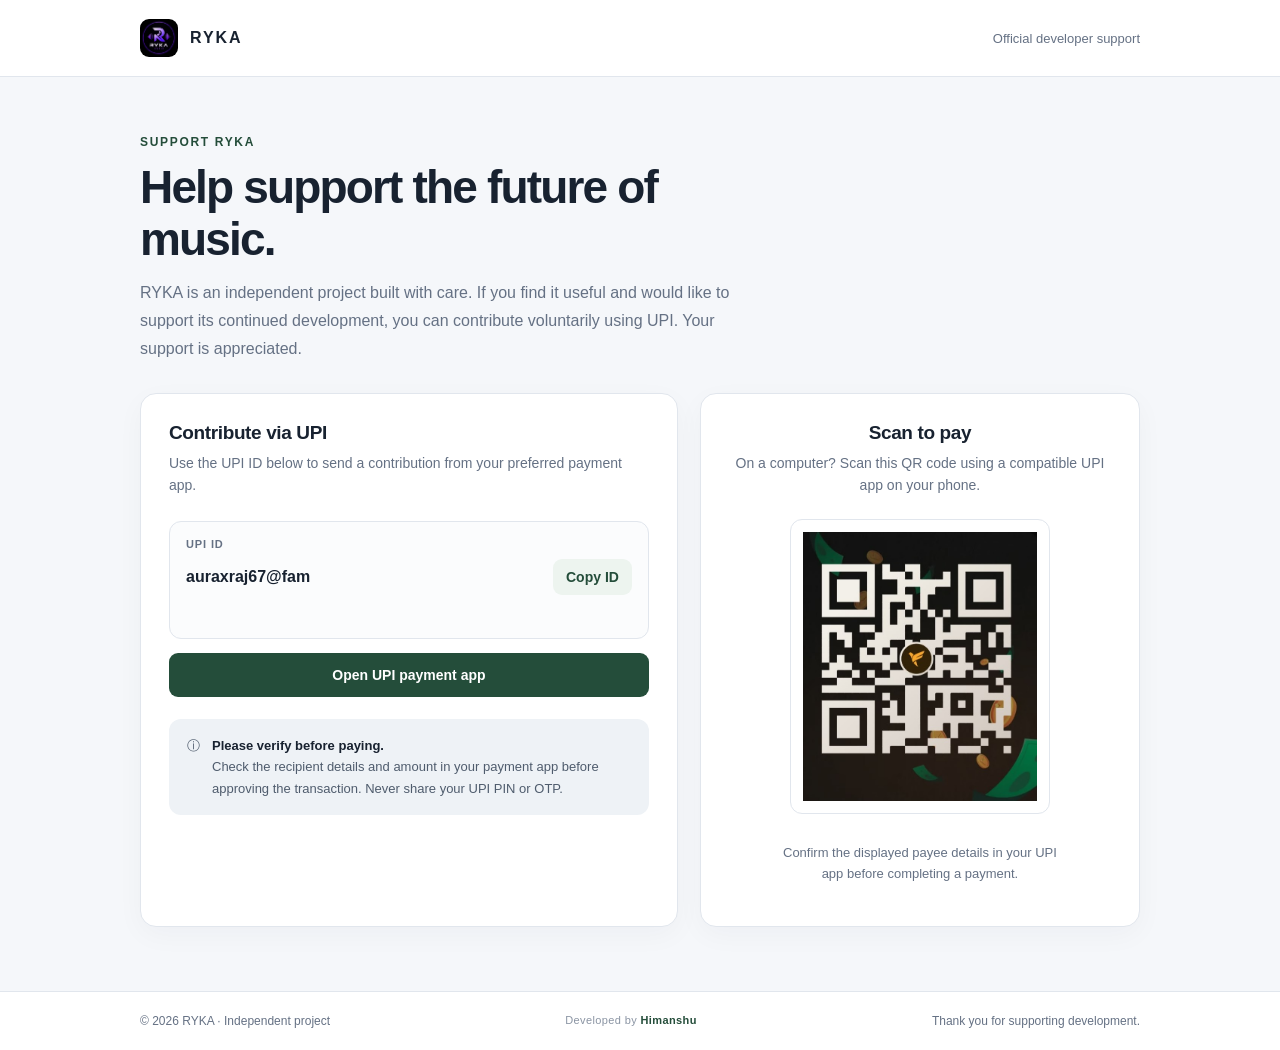
==== index.html @ 691a46ae "Add files via upload" ====
<!doctype html>
<html lang="en">
<head>
<meta charset="utf-8">
<meta name="viewport" content="width=device-width, initial-scale=1">
<meta name="theme-color" content="#f7f8fa">
<meta name="description" content="Support the independent development of RYKA.">
<title>Support RYKA</title>
<style>
:root {
  --ink: #182230;
  --muted: #657184;
  --line: #e1e6ed;
  --paper: #fff;
  --canvas: #f5f7fa;
  --accent: #244d3a;
  --soft: #edf4ef;
}
* { box-sizing: border-box; }
body {
  margin: 0;
  background: var(--canvas);
  color: var(--ink);
  font-family: Inter, -apple-system, BlinkMacSystemFont, "Segoe UI", Arial, sans-serif;
  -webkit-font-smoothing: antialiased;
}
.topbar { background: var(--paper); border-bottom: 1px solid var(--line); }
.nav {
  width: min(calc(100% - 40px), 1000px);
  margin: auto;
  min-height: 76px;
  display: flex;
  align-items: center;
  justify-content: space-between;
  gap: 20px;
}
.brand {
  display: flex;
  align-items: center;
  gap: 12px;
  font-weight: 800;
  letter-spacing: .12em;
  font-size: 16px;
}
/* The custom logo stays inside the small header logo box. */
.brand-logo {
  width: 38px;
  height: 38px;
  min-width: 38px;
  max-width: 38px;
  max-height: 38px;
  object-fit: contain;
  display: block;
  flex: 0 0 38px;
  border-radius: 9px;
}
.nav-note { color: var(--muted); font-size: 13px; }
main {
  width: min(calc(100% - 40px), 1000px);
  margin: 58px auto 64px;
}
.intro { max-width: 650px; margin-bottom: 30px; }
.eyebrow {
  color: var(--accent);
  font-size: 12px;
  font-weight: 800;
  letter-spacing: .14em;
  text-transform: uppercase;
}
h1 {
  margin: 13px 0 14px;
  font-size: clamp(32px, 5vw, 46px);
  letter-spacing: -.04em;
  line-height: 1.12;
  font-weight: 750;
}
.intro p {
  margin: 0;
  max-width: 620px;
  color: var(--muted);
  font-size: 16px;
  line-height: 1.75;
}
.layout {
  display: grid;
  grid-template-columns: minmax(0, 1.1fr) minmax(280px, .9fr);
  gap: 22px;
  align-items: stretch;
}
.panel {
  background: var(--paper);
  border: 1px solid var(--line);
  border-radius: 16px;
  padding: 28px;
  box-shadow: 0 8px 28px #18223009;
}
h2 { margin: 0 0 8px; font-size: 19px; letter-spacing: -.02em; }
.sub { margin: 0; color: var(--muted); font-size: 14px; line-height: 1.6; }
.upi-card {
  margin-top: 24px;
  border: 1px solid var(--line);
  border-radius: 12px;
  padding: 16px;
  background: #fbfcfd;
}
.field-label {
  margin-bottom: 9px;
  color: var(--muted);
  text-transform: uppercase;
  letter-spacing: .08em;
  font-size: 11px;
  font-weight: 800;
}
.upi-row { display: flex; align-items: center; justify-content: space-between; gap: 12px; }
#upiId { min-width: 0; font-size: 16px; font-weight: 700; overflow-wrap: anywhere; }
button, .pay-link {
  border: 0;
  border-radius: 9px;
  font: inherit;
  font-size: 14px;
  font-weight: 700;
  cursor: pointer;
  text-align: center;
  text-decoration: none;
}
.copy-btn { flex-shrink: 0; padding: 10px 13px; color: var(--accent); background: var(--soft); }
.pay-link { display: block; margin-top: 14px; padding: 14px 18px; color: #fff; background: var(--accent); }
.pay-link:hover { background: #193a2b; }
.status { min-height: 18px; margin-top: 9px; font-size: 12px; color: var(--accent); }
.qr-panel { display: flex; flex-direction: column; align-items: center; text-align: center; }
.qr-frame {
  width: min(100%, 260px);
  aspect-ratio: 1;
  margin: 22px auto 16px;
  padding: 12px;
  display: grid;
  place-items: center;
  border: 1px solid var(--line);
  border-radius: 12px;
  background: white;
}
.qr-frame img { width: 100%; height: 100%; object-fit: contain; display: none; }
.qr-placeholder { max-width: 200px; color: #788396; font-size: 13px; line-height: 1.55; }
.qr-placeholder strong { display: block; margin-bottom: 7px; color: var(--ink); font-size: 14px; }
.qr-caption { color: var(--muted); font-size: 13px; line-height: 1.6; max-width: 280px; }
.info {
  margin-top: 22px;
  display: flex;
  gap: 12px;
  padding: 16px 18px;
  background: #eef2f6;
  border-radius: 12px;
  color: #4f5c6d;
  font-size: 13px;
  line-height: 1.65;
}
.info strong { color: var(--ink); }
footer { border-top: 1px solid var(--line); background: var(--paper); }
.footer-inner {
  width: min(calc(100% - 40px), 1000px);
  margin: auto;
  padding: 22px 0;
  display: flex;
  justify-content: space-between;
  gap: 12px;
  color: var(--muted);
  font-size: 12px;
}
.developer-watermark {
  color: #8a94a3;
  font-size: 11px;
  letter-spacing: .035em;
}
.developer-watermark strong {
  color: var(--accent);
  font-weight: 800;
}
@media (max-width: 720px) {
  main { margin-top: 38px; }
  .layout { grid-template-columns: 1fr; }
  .panel { padding: 22px; }
  .nav-note { display: none; }
  .footer-inner { flex-direction: column; }
}
</style>
</head>
<body>
<header class="topbar">
  <div class="nav">
    <div class="brand">
      <!-- Replace logo.jpeg with your own image path, e.g. ./assets/my-logo.png -->
      <img src="logo.jpeg" alt="RYKA Logo" class="brand-logo">
      <span>RYKA</span>
    </div>
    <div class="nav-note">Official developer support</div>
  </div>
</header>

<main>
  <section class="intro">
    <div class="eyebrow">Support RYKA</div>
    <h1>Help support the future of music.</h1>
    <p>RYKA is an independent project built with care. If you find it useful and would like to support its continued development, you can contribute voluntarily using UPI. Your support is appreciated.</p>
  </section>

  <div class="layout">
    <section class="panel">
      <h2>Contribute via UPI</h2>
      <p class="sub">Use the UPI ID below to send a contribution from your preferred payment app.</p>
      <div class="upi-card">
        <div class="field-label">UPI ID</div>
        <div class="upi-row">
          <span id="upiId">auraxraj67@fam</span>
          <button class="copy-btn" id="copyBtn" type="button">Copy ID</button>
        </div>
        <div class="status" id="status" aria-live="polite"></div>
      </div>
      <a class="pay-link" id="payBtn" href="#">Open UPI payment app</a>
      <div class="info">
        <span aria-hidden="true">ⓘ</span>
        <div><strong>Please verify before paying.</strong><br>Check the recipient details and amount in your payment app before approving the transaction. Never share your UPI PIN or OTP.</div>
      </div>
    </section>

    <section class="panel qr-panel">
      <h2>Scan to pay</h2>
      <p class="sub">On a computer? Scan this QR code using a compatible UPI app on your phone.</p>
      <div class="qr-frame">
        <img id="qrImage" src="upi-qrcode.jpeg" alt="RYKA UPI payment QR code">
        <div class="qr-placeholder" id="qrPlaceholder">
          <strong>Your UPI QR code goes here</strong>
          Add your QR image to this repository as <code>upi-qrcode.jpeg</code>.
        </div>
      </div>
      <p class="qr-caption">Confirm the displayed payee details in your UPI app before completing a payment.</p>
    </section>
  </div>
</main>

<footer>
  <div class="footer-inner">
    <span>© <span id="year"></span> RYKA · Independent project</span>
    <span class="developer-watermark">Developed by <strong>Himanshu</strong></span>
    <span>Thank you for supporting development.</span>
    
  </div>
</footer>

<script>
const UPI_ID = "auraxraj67@fam";
const upiEl = document.getElementById("upiId");
const payBtn = document.getElementById("payBtn");
const statusEl = document.getElementById("status");

upiEl.textContent = UPI_ID;
payBtn.href = "upi://pay?pa=" + encodeURIComponent(UPI_ID) +
  "&pn=" + encodeURIComponent("RYKA") + "&cu=INR";
document.getElementById("year").textContent = new Date().getFullYear();

document.getElementById("copyBtn").addEventListener("click", async () => {
  try {
    await navigator.clipboard.writeText(UPI_ID);
    statusEl.textContent = "UPI ID copied to clipboard.";
  } catch {
    statusEl.textContent = "Clipboard unavailable. Select and copy the UPI ID manually.";
  }
});

const qrImage = document.getElementById("qrImage");
const qrPlaceholder = document.getElementById("qrPlaceholder");
qrImage.addEventListener("load", () => {
  qrImage.style.display = "block";
  qrPlaceholder.style.display = "none";
});
qrImage.addEventListener("error", () => {
  qrImage.style.display = "none";
  qrPlaceholder.style.display = "block";
});
</script>
</body>
</html>
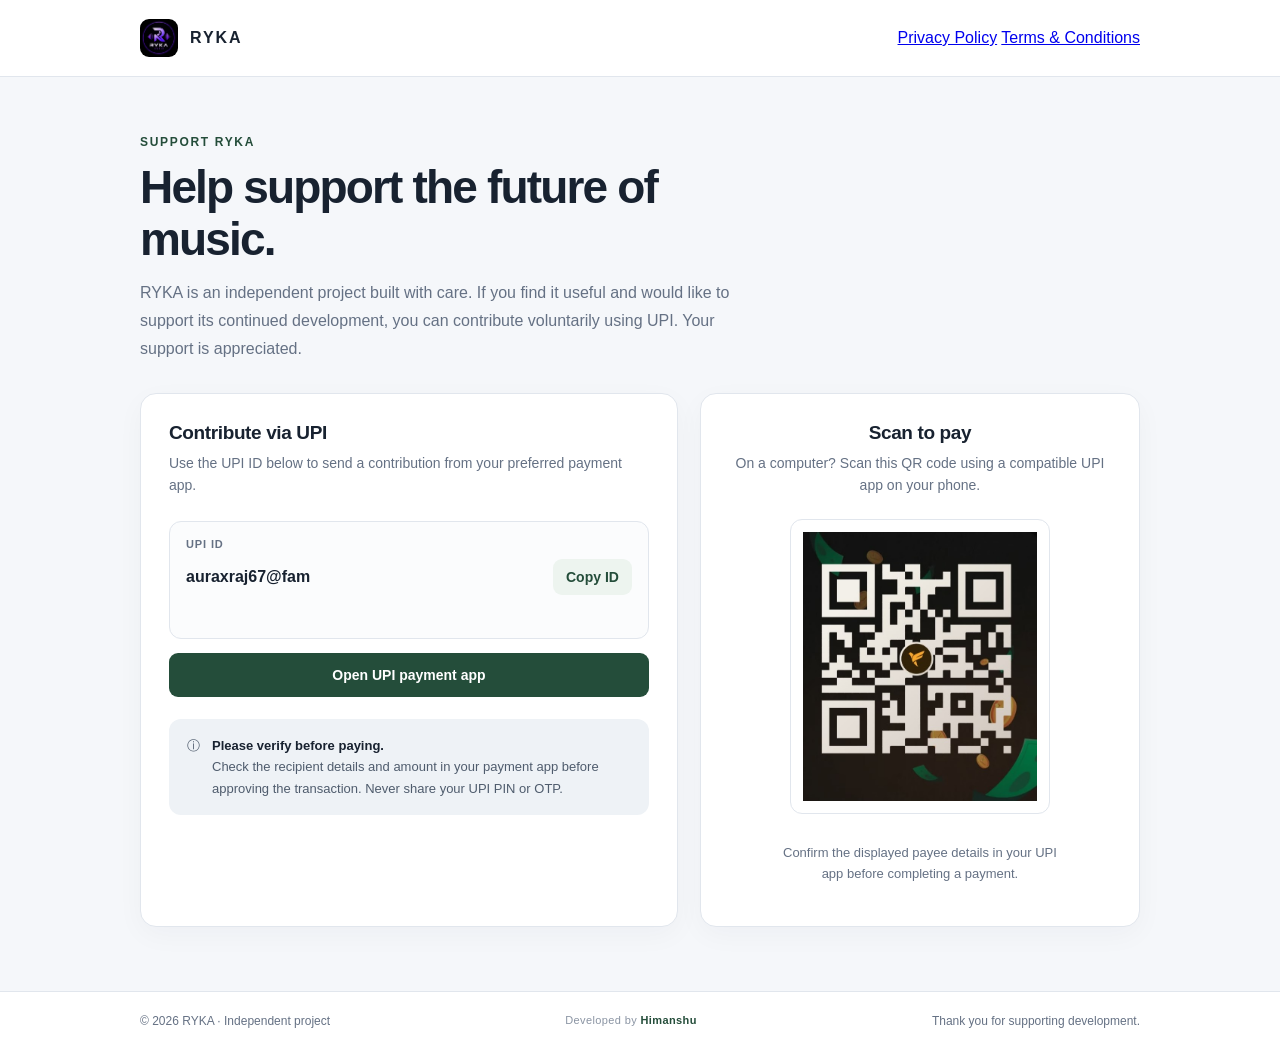
==== commit 94dc61b0: "Update index.html" ====
--- a/index.html
+++ b/index.html
@@ -185,16 +185,21 @@
 </style>
 </head>
 <body>
+
 <header class="topbar">
   <div class="nav">
     <div class="brand">
-      <!-- Replace logo.jpeg with your own image path, e.g. ./assets/my-logo.png -->
-      <img src="logo.jpeg" alt="RYKA Logo" class="brand-logo">
+      <img src="./logo.jpeg" alt="RYKA Logo" class="brand-logo">
       <span>RYKA</span>
     </div>
-    <div class="nav-note">Official developer support</div>
+
+    <nav class="header-links" aria-label="Legal navigation">
+      <a href="./privacy.html">Privacy Policy</a>
+      <a href="./terms.html">Terms &amp; Conditions</a>
+    </nav>
   </div>
 </header>
+
 
 <main>
   <section class="intro">
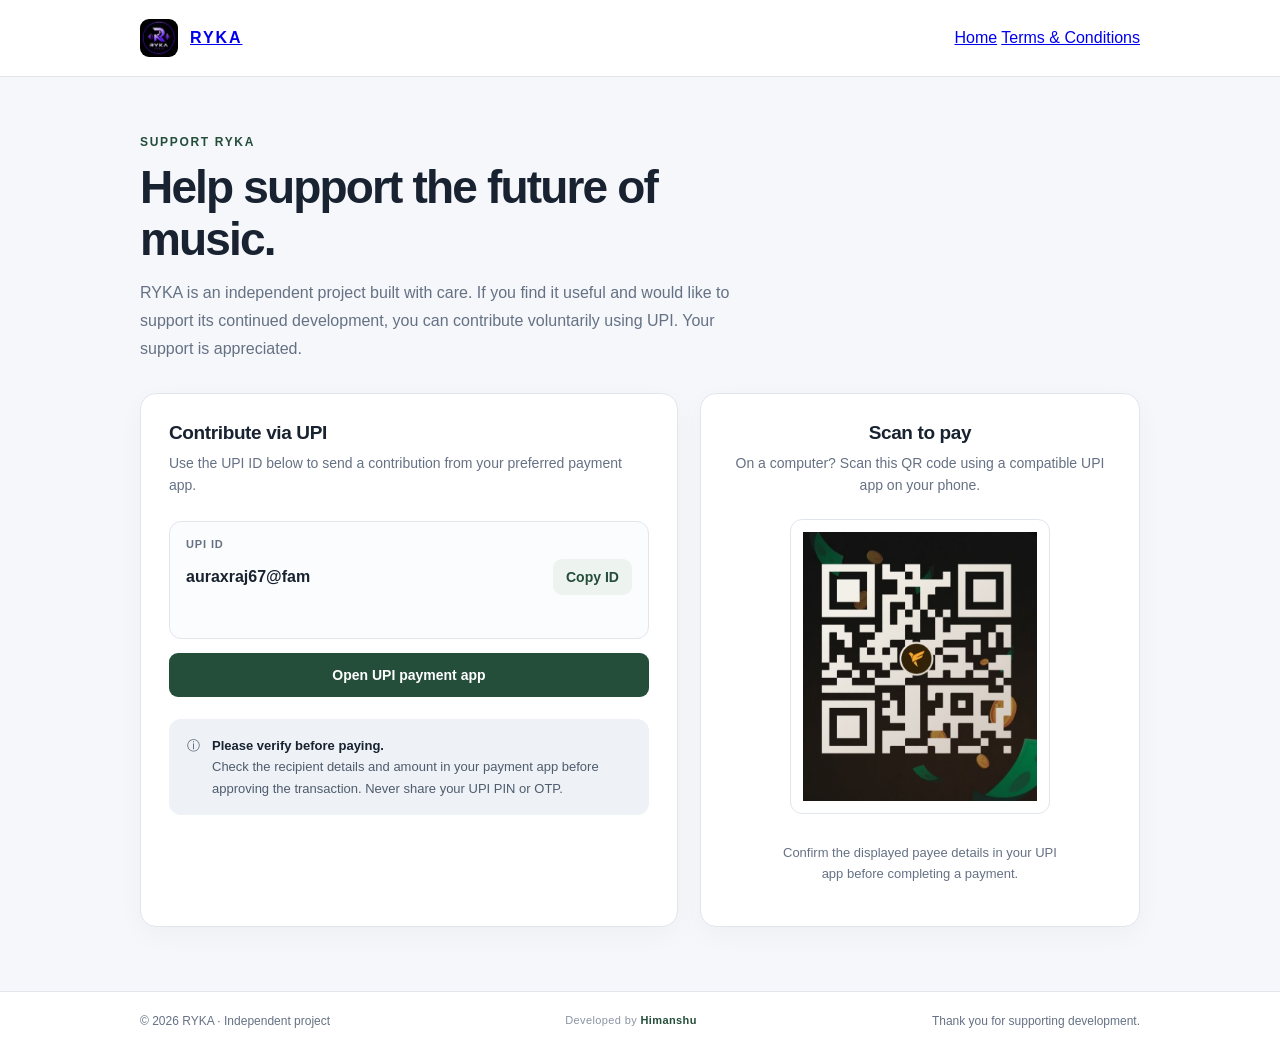
==== commit f9dcf4f4: "Update index.html" ====
--- a/index.html
+++ b/index.html
@@ -186,18 +186,19 @@
 </head>
 <body>
 
-<header class="topbar">
-  <div class="nav">
-    <div class="brand">
-      <img src="./logo.jpeg" alt="RYKA Logo" class="brand-logo">
-      <span>RYKA</span>
+ <header class="topbar">
+    <div class="nav">
+      <a class="brand" href="./index.html">
+        <img src="./logo.jpeg" alt="RYKA logo" class="brand-logo">
+        <span>RYKA</span>
+      </a>
+
+      <nav class="nav-links" aria-label="Main navigation">
+        <a href="./index.html">Home</a>
+        <a href="./t&c.html">Terms &amp; Conditions</a>
+      </nav>
     </div>
-
-    <nav class="header-links" aria-label="Legal navigation">
-      <a href="./privacy.html">Privacy Policy</a>
-      <a href="./terms.html">Terms &amp; Conditions</a>
-    </nav>
-  </div>
+  </header>
 </header>
 
 
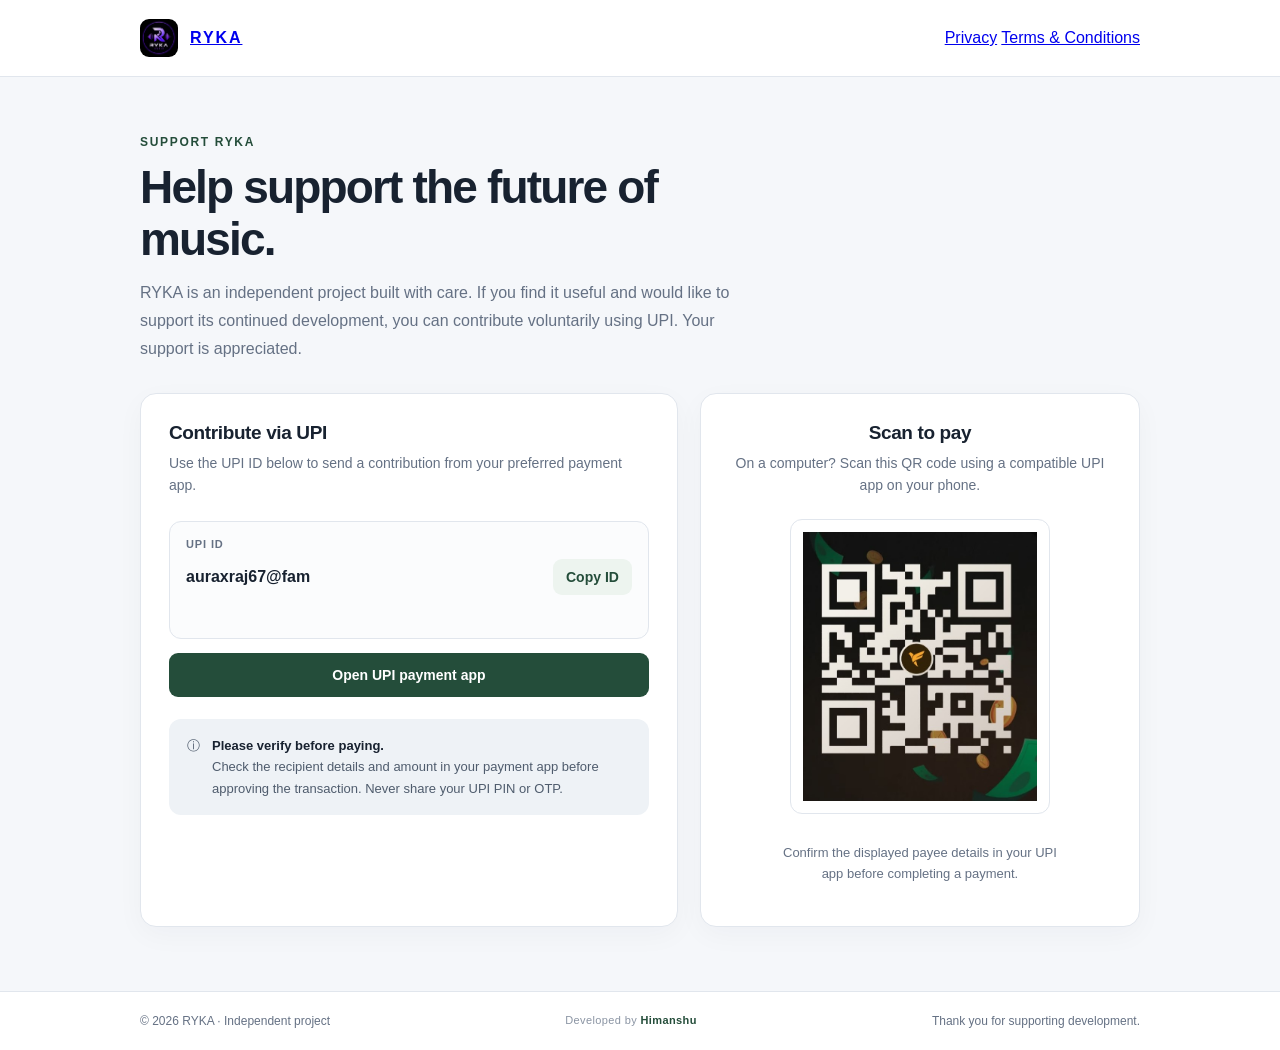
==== commit 7a25344c: "Update index.html" ====
--- a/index.html
+++ b/index.html
@@ -24,7 +24,10 @@
   font-family: Inter, -apple-system, BlinkMacSystemFont, "Segoe UI", Arial, sans-serif;
   -webkit-font-smoothing: antialiased;
 }
-.topbar { background: var(--paper); border-bottom: 1px solid var(--line); }
+.topbar {
+      background: var(--paper);
+      border-bottom: 1px solid var(--line);
+    }
 .nav {
   width: min(calc(100% - 40px), 1000px);
   margin: auto;
@@ -194,12 +197,11 @@
       </a>
 
       <nav class="nav-links" aria-label="Main navigation">
-        <a href="./index.html">Home</a>
+        <a href="./privacy.html">Privacy</a>
         <a href="./t&c.html">Terms &amp; Conditions</a>
       </nav>
     </div>
   </header>
-</header>
 
 
 <main>
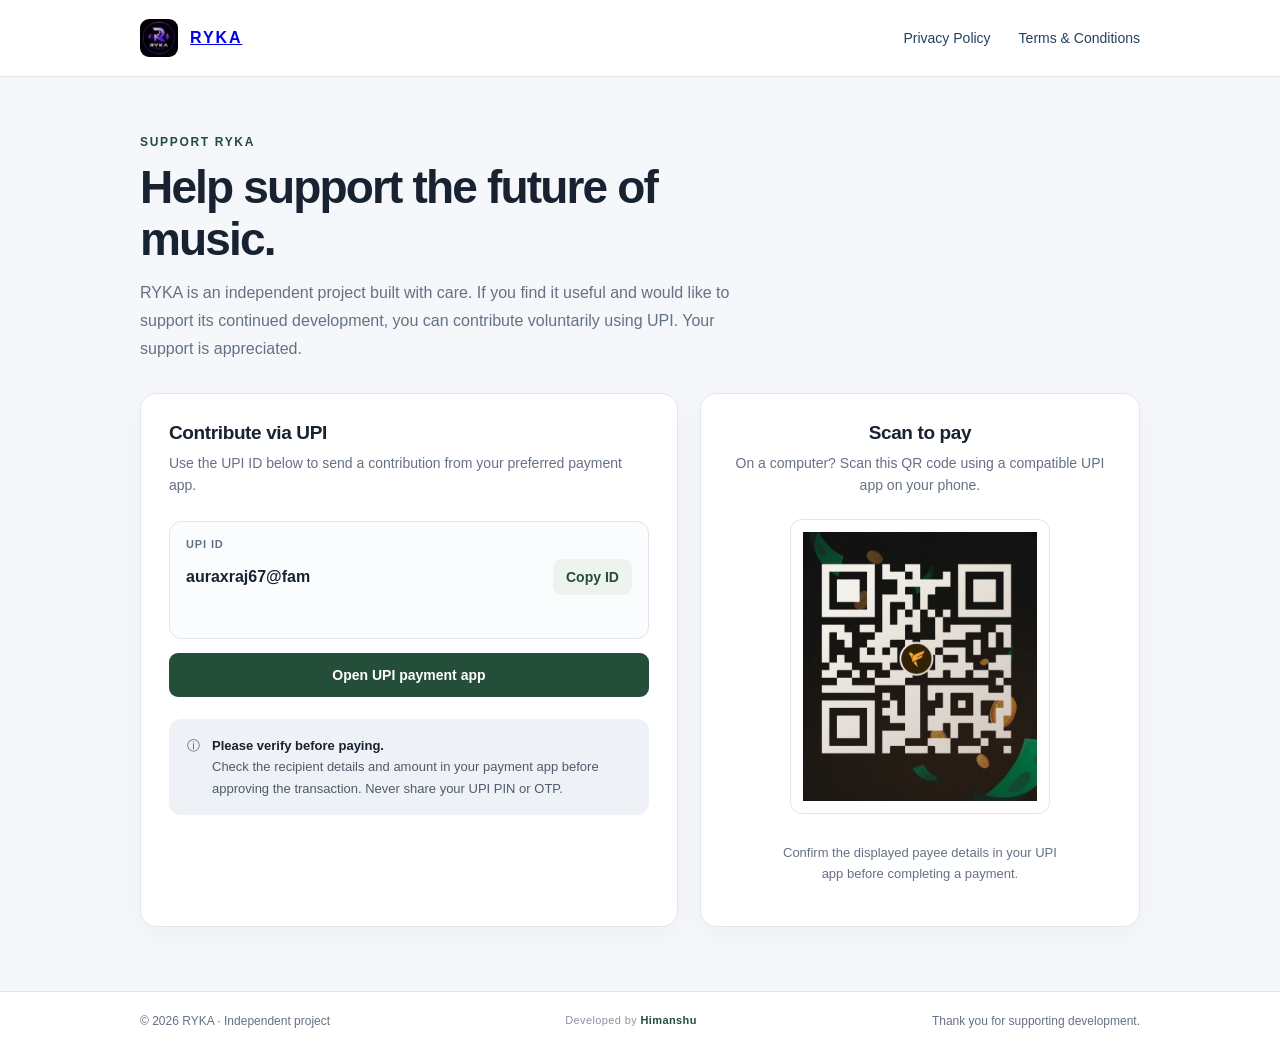
==== commit 0d683b40: "Update index.html" ====
--- a/index.html
+++ b/index.html
@@ -37,6 +37,40 @@
   justify-content: space-between;
   gap: 20px;
 }
+
+.nav-links {
+  display: flex;
+  align-items: center;
+  gap: 28px;
+}
+
+.nav-links a {
+  color: #24415f;
+  font-size: 14px;
+  font-weight: 400;
+  text-decoration: none;
+  transition: color 0.2s ease;
+}
+
+.nav-links a:hover {
+  color: #182230;
+}
+
+@media (max-width: 480px) {
+  .nav {
+    width: calc(100% - 28px);
+    gap: 12px;
+  }
+
+  .nav-links {
+    gap: 14px;
+  }
+
+  .nav-links a {
+    font-size: 12px;
+  }
+}
+
 .brand {
   display: flex;
   align-items: center;
@@ -196,10 +230,12 @@
         <span>RYKA</span>
       </a>
 
+      
       <nav class="nav-links" aria-label="Main navigation">
-        <a href="./privacy.html">Privacy</a>
-        <a href="./t&c.html">Terms &amp; Conditions</a>
+        <a href="./privacy.html">Privacy Policy</a>
+        <a href="./t%26c.html">Terms &amp; Conditions</a>
       </nav>
+
     </div>
   </header>
 
